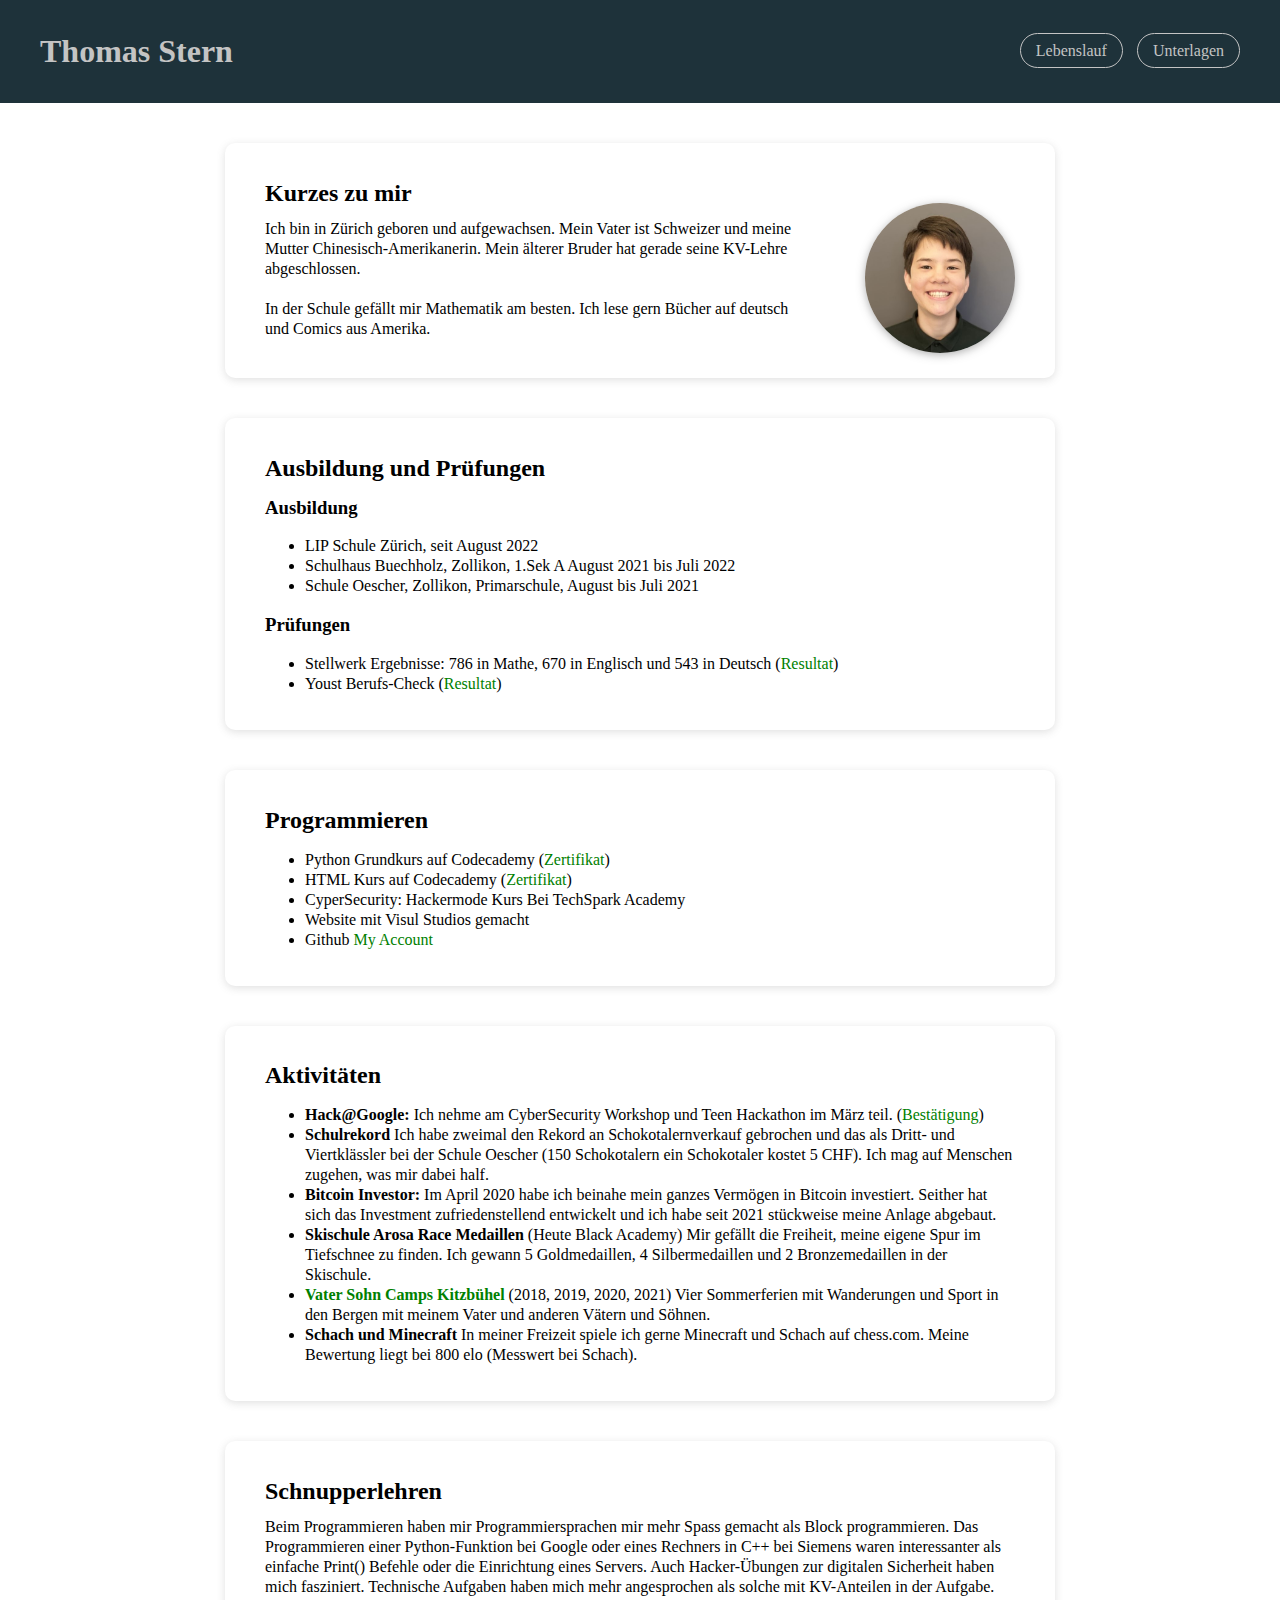
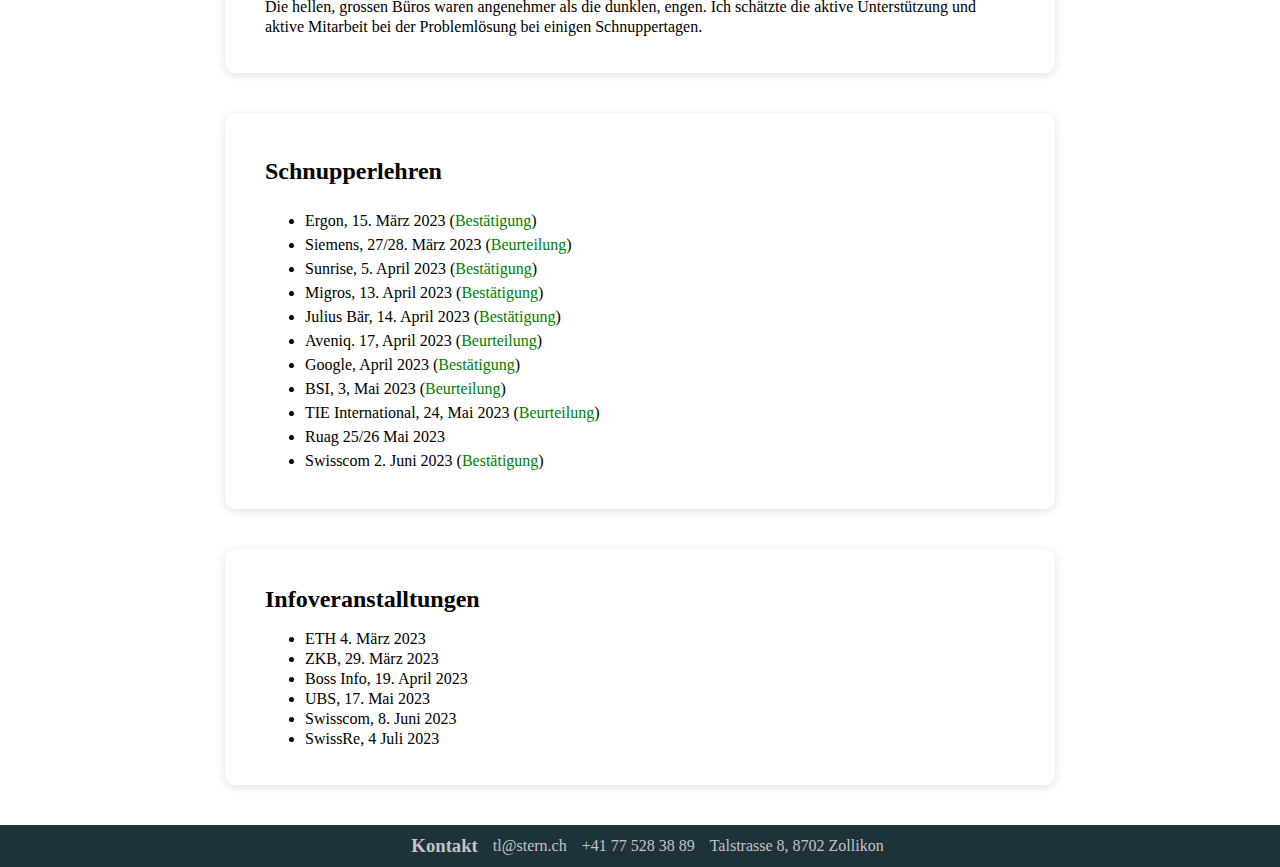
==== index(en).html @ e0342092 "added pictures to website and fixed navbar and footer" ====
<!DOCTYPE html>
<html lang="en" xmlns="http://www.w3.org/1999/html">

<head>
    <meta charset="UTF-8">
    <meta http-equiv="X-UA-Compatible" content="IE=edge">
    <meta name="viewport" content="width=device-width, initial-scale=1.0">
    <title>Thomas</title>
    <link rel="stylesheet" href="style.css">
    <link rel="apple-touch-icon" sizes="180x180" href="/apple-touch-icon.png">
    <link rel="icon" type="image/png" sizes="32x32" href="/favicon-32x32.png">
    <link rel="icon" type="image/png" sizes="16x16" href="/favicon-16x16.png">
    <link rel="manifest" href="/site.webmanifest">
    <!-- <meta name="viewport" content="width=device-width, initial-scale=1">
    <link href="https://cdn.jsdelivr.net/npm/bootstrap@5.3.0/dist/css/bootstrap.min.css" rel="stylesheet"
        integrity="sha384-9ndCyUaIbzAi2FUVXJi0CjmCapSmO7SnpJef0486qhLnuZ2cdeRhO02iuK6FUUVM" crossorigin="anonymous">-->
</head>

<body>
    <!--nav bar-->
    <nav class="navbar">
        <div>
            <h1>Thomas Stern</h1>
        </div>
        <div class="navbar-link">
            <a href="https://drive.google.com/file/d/1WBLSiA0hnpGSrDyqF8U4spzoc-yHPFWw/view?usp=drive_link" class="link"
                id="Lebenslauf">Lebenslauf</a>
            <a href="dokumente.html" class="link" id="Unterlagen">Unterlagen</a>
        </div>
    </nav>
    <!--<div id="img-box">
        <div id="carouselExample" class="carousel slide " >
            <div class="carousel-inner">
                <div class="carousel-item active">
                    <img src="https://lh3.googleusercontent.com/pw/[base64]w1146-h860-s-no?authuser=0"
                        class="d-block w-100" id="img-size" alt="pictures" >
                </div>
                <div class="carousel-item">
                    <img src="https://lh3.googleusercontent.com/pw/[base64]w645-h860-s-no?authuser=0"
                        class="d-block w-100" id="img-size" >
                </div>
                <div class="carousel-item">
                    <img src="https://lh3.googleusercontent.com/pw/[base64]w645-h860-s-no?authuser=0"
                        class="d-block w-100" id="img-size" >
                </div>
            </div>
            <button class="carousel-control-prev" type="button" data-bs-target="#carouselExample" data-bs-slide="prev">
                <span class="carousel-control-prev-icon" aria-hidden="true"></span>
                <span class="visually-hidden">Previous</span>
            </button>
            <button class="carousel-control-next" type="button" data-bs-target="#carouselExample" data-bs-slide="next">
                <span class="carousel-control-next-icon" aria-hidden="true"></span>
                <span class="visually-hidden">Next</span>
            </button>
        </div>
    </div>
-->
    
    <!--section 2 -->

    <div class="boxes">
        <h2 id="zusammenfassung_title">Kurzes zu mir</h2>
        <div class="Ausbildung" id="zusammenfassung">
            <div>
                <p>
                    Ich bin in Zürich geboren und aufgewachsen. Mein Vater ist Schweizer und meine Mutter
                    Chinesisch-Amerikanerin. Mein älterer Bruder hat gerade seine KV-Lehre abgeschlossen. <br> <br>
                    In der Schule gefällt mir Mathematik am besten. Ich lese gern Bücher auf deutsch und Comics aus
                    Amerika.
                </p>

            </div>
            <div>
                <img id="picture" src="thomas_img.JPG" alt="Foto von Thomas">
            </div>
        </div>
    </div>
    <div>
        <div id="ausbildung" class="boxes">
            <h2>Ausbildung und Prüfungen</h2>
            <h3>Ausbildung</h3>
            <ul>
                <li>
                    LIP Schule Zürich, seit August 2022
                </li>
                <li>
                    Schulhaus Buechholz, Zollikon, 1.Sek A August 2021 bis Juli 2022
                </li>
                <li>
                    Schule Oescher, Zollikon, Primarschule, August bis Juli 2021
                </li>
            </ul>
            <h3>Prüfungen</h3>
            <ul>
                <li>
                    Stellwerk Ergebnisse: 786 in Mathe, 670 in Englisch und 543 in Deutsch (<a
                        href="https://drive.google.com/file/d/1_AHn54HQiMG_ye6s5J2ILn7tuc8fu_6-/view?usp=drive_link"
                        target="_blank">Resultat</a>)
                </li>
                <li>
                    Youst Berufs-Check (<a
                        href="https://drive.google.com/file/d/1-d-k-0ia9UIh4PH0t8Zyw6lUpzC0exjd/view?usp=drive_link"
                        target="_blank">Resultat</a>)
                </li>
            </ul>
        </div>
    </div>
    <div>
        <div id="programmieren" class="boxes">
            <h2>Programmieren </h2>
            <ul>
                <li>
                    Python Grundkurs auf Codecademy (<a
                        href="https://drive.google.com/file/d/1uzZ7C3UhisWchb5fZ0G7WI2OYSSSNwbZ/view?usp=drive_link"
                        target="_blank">Zertifikat</a>)
                </li>
                <li>
                    HTML Kurs auf Codecademy (<a
                        href="https://drive.google.com/file/d/1-oy2DxgOpjDDaip-2PNpBoD8J-5zPP43/view?usp=drive_link"
                        target="_blank">Zertifikat</a>)
                </li>
                <li>
                    CyperSecurity: Hackermode Kurs Bei TechSpark Academy
                </li>
                <li>
                    Website mit Visul Studios gemacht
                </li>
                <li>
                    Github <a href="https://github.com/sternthomas">My Account</a>
                </li>
            </ul>
        </div>
    </div>


    <!--section 3 -->
    <div id="aktivitaeten" class="boxes">
        <h2>Aktivitäten</h2>
        <ul>
            <li>
                <b>Hack@Google:</b> Ich nehme am CyberSecurity Workshop und Teen Hackathon im März teil. (<a
                    href="https://drive.google.com/file/d/1hNK3L7xDPSnSWIlnjfFkV25RdndxBjEB/view?usp=drive_link"
                    target="_blank">Bestätigung</a>)
            </li>
            <li>
                <b>Schulrekord</b> Ich habe zweimal den Rekord an Schokotalernverkauf gebrochen und das als Dritt- und
                Viertklässler bei der Schule Oescher (150 Schokotalern ein Schokotaler kostet 5 CHF). Ich mag auf
                Menschen zugehen, was mir dabei half.
            </li>
            <li>
                <b>Bitcoin Investor:</b> Im April 2020 habe ich beinahe mein ganzes Vermögen in Bitcoin investiert.
                Seither hat sich das Investment zufriedenstellend entwickelt und ich habe seit 2021 stückweise meine
                Anlage abgebaut.
            </li>
            <li>
                <b>Skischule Arosa Race Medaillen</b> (Heute Black Academy)
                Mir gefällt die Freiheit, meine eigene Spur im Tiefschnee zu finden. Ich gewann 5 Goldmedaillen, 4
                Silbermedaillen und 2 Bronzemedaillen in der Skischule.
            </li>
            <li>
                <b><a href="https://www.maenners.com/kitzb%C3%BChel/" target="_blank">Vater Sohn Camps Kitzbühel</a></b>
                (2018, 2019,
                2020, 2021)
                Vier Sommerferien mit Wanderungen und Sport in den Bergen mit meinem Vater und anderen Vätern und
                Söhnen.
            </li>
            <li>
                <b>Schach und Minecraft</b> In meiner Freizeit spiele ich gerne Minecraft und Schach auf chess.com.
                Meine Bewertung liegt bei 800 elo (Messwert bei Schach).
            </li>
        </ul>
    </div>
    <div class="boxes">
        <h2 id="zusammenfassung_title">Schnupperlehren</h2>
        <div class="Ausbildung" id="zusammenfassung">
            <div>
                <p>
                    Beim Programmieren haben mir Programmiersprachen mir mehr Spass gemacht als Block programmieren. Das
                    Programmieren einer Python-Funktion bei Google oder eines Rechners in C++ bei Siemens waren
                    interessanter als einfache Print() Befehle oder die Einrichtung eines Servers. Auch Hacker-Übungen
                    zur digitalen Sicherheit haben mich fasziniert. Technische Aufgaben haben mich mehr angesprochen als
                    solche mit KV-Anteilen in der Aufgabe. Die hellen, grossen Büros waren angenehmer als die dunklen,
                    engen. Ich schätzte die aktive Unterstützung und aktive Mitarbeit bei der Problemlösung bei einigen
                    Schnuppertagen.
                </p>
            </div>
        </div>
    </div>
    <div class="boxes">
        <div class="Ausbildung" id="Schnupperlehren">
            <h2>Schnupperlehren</h2>
            <ul>
                <li>
                    Ergon, 15. März 2023 (<a
                        href="https://drive.google.com/file/d/1K8rt5wL0JH-plUfARVlvj4y-C3JhQruL/view?usp=drive_link"
                        target="_blank">Bestätigung</a>)
                </li>
                <li>
                    Siemens, 27/28. März 2023 (<a
                        href="https://drive.google.com/file/d/1AO_D4NqcBgDFrokpcm0-OucnVsAyMi8r/view?usp=drive_link"
                        target="_blank">Beurteilung</a>)
                </li>
                <li>
                    Sunrise, 5. April 2023 (<a
                        href=" https://drive.google.com/file/d/1fTvUQYfzP5Bc0Sc9NCJFG2T6SJHDclM2/view?usp=drive_link"
                        target="_blank">Bestätigung</a>)
                </li>
                <li>
                    Migros, 13. April 2023 (<a
                        href="https://drive.google.com/file/d/1f0sUiIW0C6W1PwZ84jnIh0_bCPYvO4by/view?usp=drive_link"
                        target="_blank">Bestätigung</a>)
                </li>
                <li>
                    Julius Bär, 14. April 2023 (<a
                        href="https://drive.google.com/file/d/1sC6IQhzuIm-E3ECFOxMUm5WZgxsjzhNb/view?usp=drive_link"
                        target="_blank">Bestätigung</a>)
                </li>
                <li>
                    Aveniq. 17, April 2023 (<a
                        href="https://drive.google.com/file/d/1EdjLPED_5tPiXQW8XvW8YJTirE_qFeA9/view?usp=drive_link"
                        target="_blank">Beurteilung</a>)
                </li>
                <li>
                    Google, April 2023 (<a
                        href="https://drive.google.com/file/d/1H7oHMiDcYS4BdF_4CyUs59hOO63ikbJN/view?usp=drive_link"
                        target="_blank">Bestätigung</a>)
                </li>
                <li>
                    BSI, 3, Mai 2023 (<a
                        href="https://drive.google.com/file/d/110XFpI1rDhoy8iXUJhOpCMYaQlQjOskF/view?usp=drive_link"
                        target="_blank">Beurteilung</a>)
                </li>
                <li>
                    TIE International, 24, Mai 2023 (<a
                        href="https://drive.google.com/file/d/1o7Hu8q_lgL1NGlz4yJ1lkMcYcAQWDFNU/view?usp=drive_link"
                        target="_blank">Beurteilung</a>)
                </li>
                <li>
                    Ruag 25/26 Mai 2023
                </li>
                <li>
                    Swisscom 2. Juni 2023 (<a
                        href="https://drive.google.com/file/d/1-2hYJib-COzxVczT4MyE3KCGHIogtA6o/view?usp=sharing"
                        target="_blank">Bestätigung</a>)
                </li>
            </ul>
        </div>
    </div>
    <!--section 3 -->
    <div id="aktivitaeten" class="boxes">
        <h2>Infoveranstalltungen</h2>
        <ul>
            <li>
                ETH 4. März 2023
            </li>
            <li>
                ZKB, 29. März 2023
            </li>
            <li>
                Boss Info, 19. April 2023
            </li>
            <li>
                UBS, 17. Mai 2023
            </li>
            <li>
                Swisscom, 8. Juni 2023
            </li>
            <li>
                SwissRe, 4 Juli 2023
            </li>
        </ul>
    </div>



    <!-- footer -->
    <footer>
        <div class="footer">
            <h3 class="footer-contant">Kontakt</h3>
            <a class="footer-contant" href="mailto: tl@stern.ch" target="_blank">tl@stern.ch</a>
            <p class="footer-contant">+41&nbsp;77&nbsp;528&nbsp;38&nbsp;89</p>
            <a class="footer-contant"
                href="https://www.google.com/maps/place/Talstrasse+8,+8702+Zollikon/@47.3514555,8.5824316,463m/data=!3m2!1e3!4b1!4m6!3m5!1s0x479aa6d87b0a6b75:0xcce2ba822fcefabf!8m2!3d47.3514519!4d8.5850065!16s%2Fg%2F11c27wth5z?entry=ttu"
                target="_blank">Talstrasse 8, 8702 Zollikon</a>
        </div>
    </footer>
    <script src="https://cdn.jsdelivr.net/npm/bootstrap@5.3.0/dist/js/bootstrap.bundle.min.js"
        integrity="sha384-geWF76RCwLtnZ8qwWowPQNguL3RmwHVBC9FhGdlKrxdiJJigb/j/68SIy3Te4Bkz"
        crossorigin="anonymous"></script>

</body>

</html>
---- style.css ----
html {
    scroll-behavior: smooth;

}

body {
    max-width: 100%;
    margin: 0px;
    font-family: serif !important;
}

.navbar {
    display: flex;
    justify-content: space-between;
    padding: 20px 40px !important;
    line-height: 20px;
    max-width: 100%;
    background-color: #1e323a;
    color: #c4c4c4;
    position: sticky !important;
    z-index: 1;
    top: 0;
}

.navbar-link {
    align-self: center !important;
    color: #c4c4c4 !important;
}

.navbar-link .link {
    color: #c4c4c4 !important;
    padding: 8px 15px !important;
    border-radius: 30px !important;
    border: 1px solid #c4c4c4 !important;
    margin-left: 10px !important;
    transition: background-color 0.5s ease !important;
}

.navbar-link :hover {
    background-color: #c4c4c4 !important;
    color: #1e323a !important;
}

#title {
    color: #c4c4c4;
    text-decoration: none;
}

#title :hover {
    text-decoration: none;
}

.footer {
    display: flex;
    justify-content: center;
    align-items: center !important;
    background-color: #1e323a;
    color: #c4c4c4;
    padding: 10px 40px !important;
}

.footer-contant {
    margin: 0 0 0 15Px !important
}

#Kontakt {
    display: block;
    font-size: 1.17em;
    margin-block-start: 1em;
    margin-block-end: 1em;
    margin-inline-start: 0px;
    margin-inline-end: 0px;
    font-weight: bold;
}

.footer a {
    text-decoration: none !important;
    color: #c4c4c4 !important;
}

#img-box {
    height: auto !important;
    width: 70% !important;
    margin: 0 auto;
    margin-top: 10px;
}

#img-size {
    border-radius: 8px !important
}

.link {
    text-decoration: none !important;
}

.link :hover {
    text-decoration: underline !important;
}

.Lebenslauf {
    margin-right: 100% !important;
}

.boxes {
    box-shadow: rgba(99, 99, 99, 0.2) 0px 2px 8px 0px;
    max-width: 750px;
    margin: 40px auto;
    padding: 20px 40px;
    border-radius: 10px;
    margin: 40px auto;
    line-height: 20px;
    max-width: 750px;
}

#zusammenfassung {
    display: flex;
}

#picture {
    width: auto;
    height: 150px;
    border-radius: 100%;
    box-shadow: rgba(99, 99, 99, 0.5) 0px 2px 8px 0px;
    margin-left: 50px;
}

#zusammenfassung_title {
    margin-bottom: 0;
}

a {
    text-decoration: none !important;
    color: green !important;
}

a :hover {
    text-decoration: none !important;
}

#Schnupperlehren {
    line-height: 1.5;
}

@media only screen and (max-width: 570px) {
    #zusammenfassung {
        display: grid;
    }

    #picture {
        display: block;
        margin: 0 auto;
    }

    .footer {
        display: grid;
        text-align: center;
        padding-bottom: 29px;
    }

    .footer-contant {
        margin-left: 0;
    }

    h3.footer-contant {
        margin-bottom: 10px;
        margin-left: 0;
    }

    #img-box {
        width: 100% !important;
    }
}

@media only screen and (max-width: 460px) {
    .navbar-link {
        display: grid;
        text-align: center;
    }

    #Schnunppern {
        margin-bottom: 5px;
    }
}
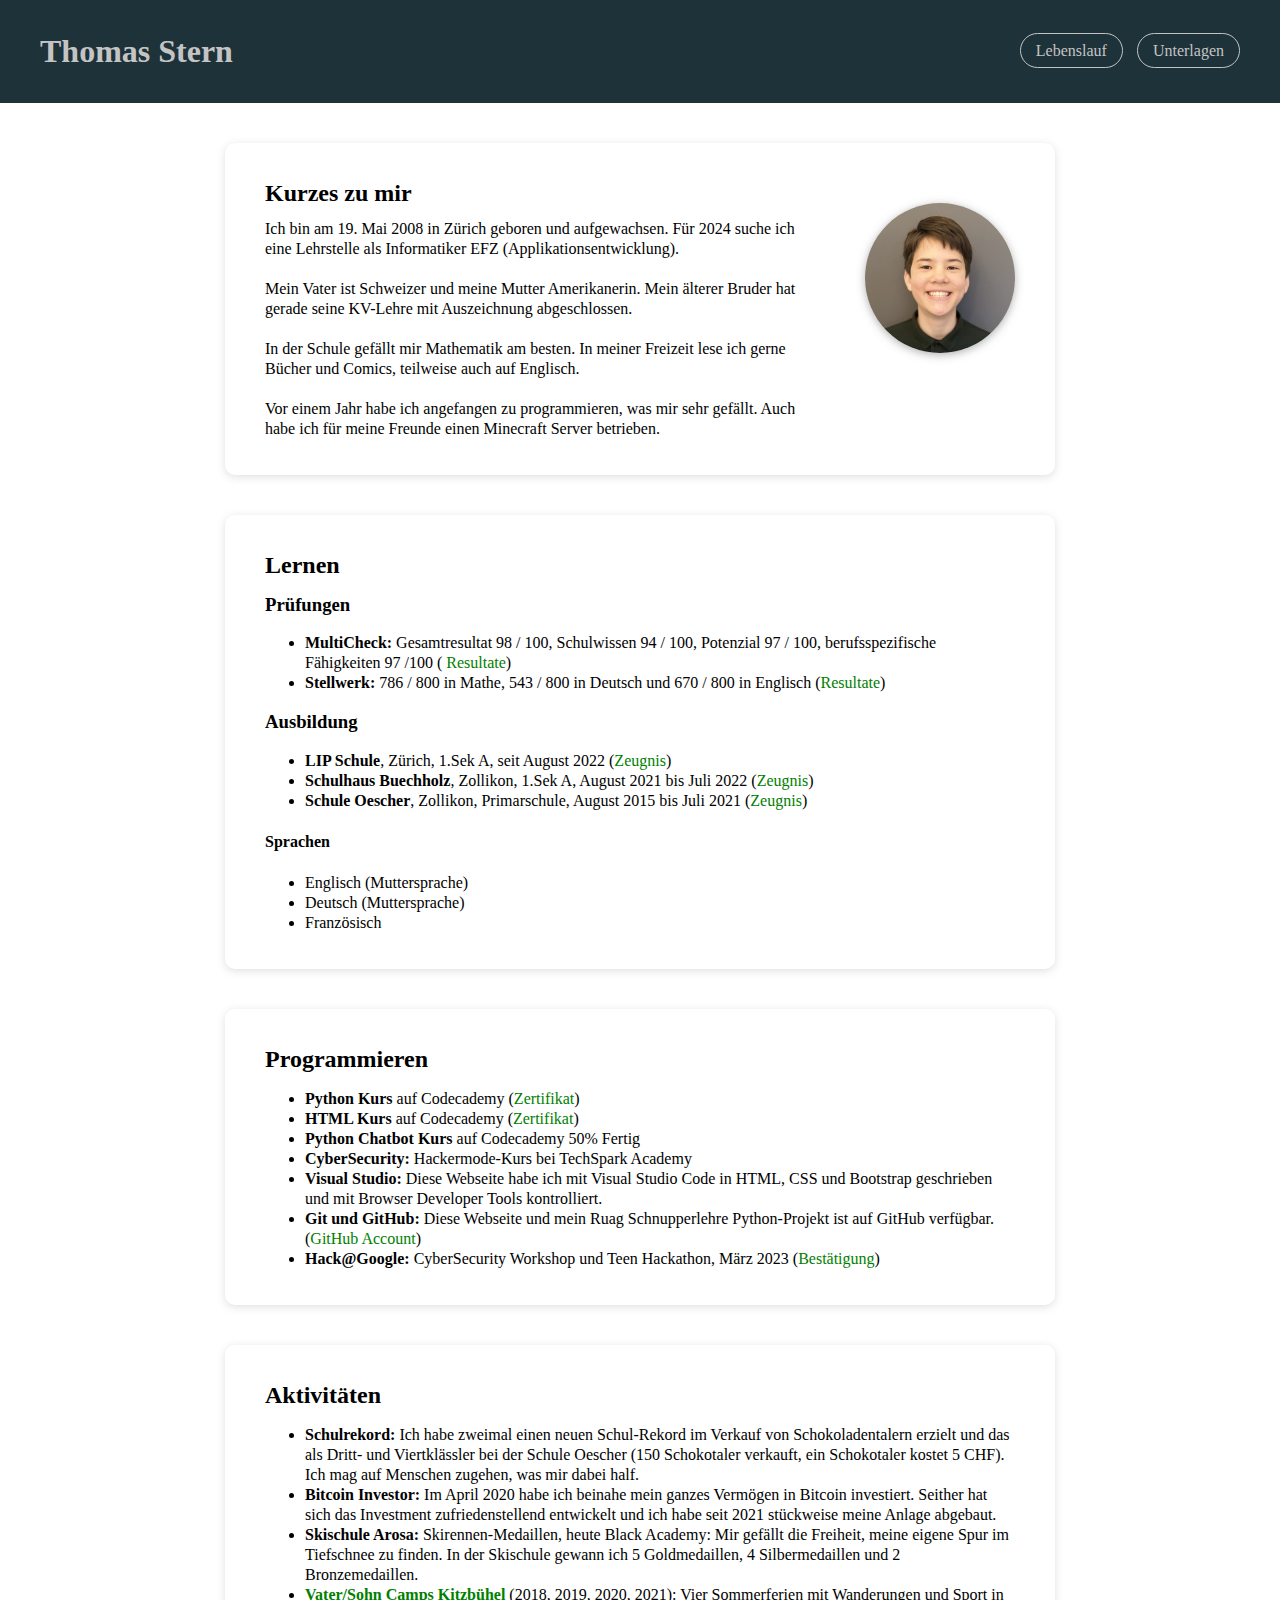
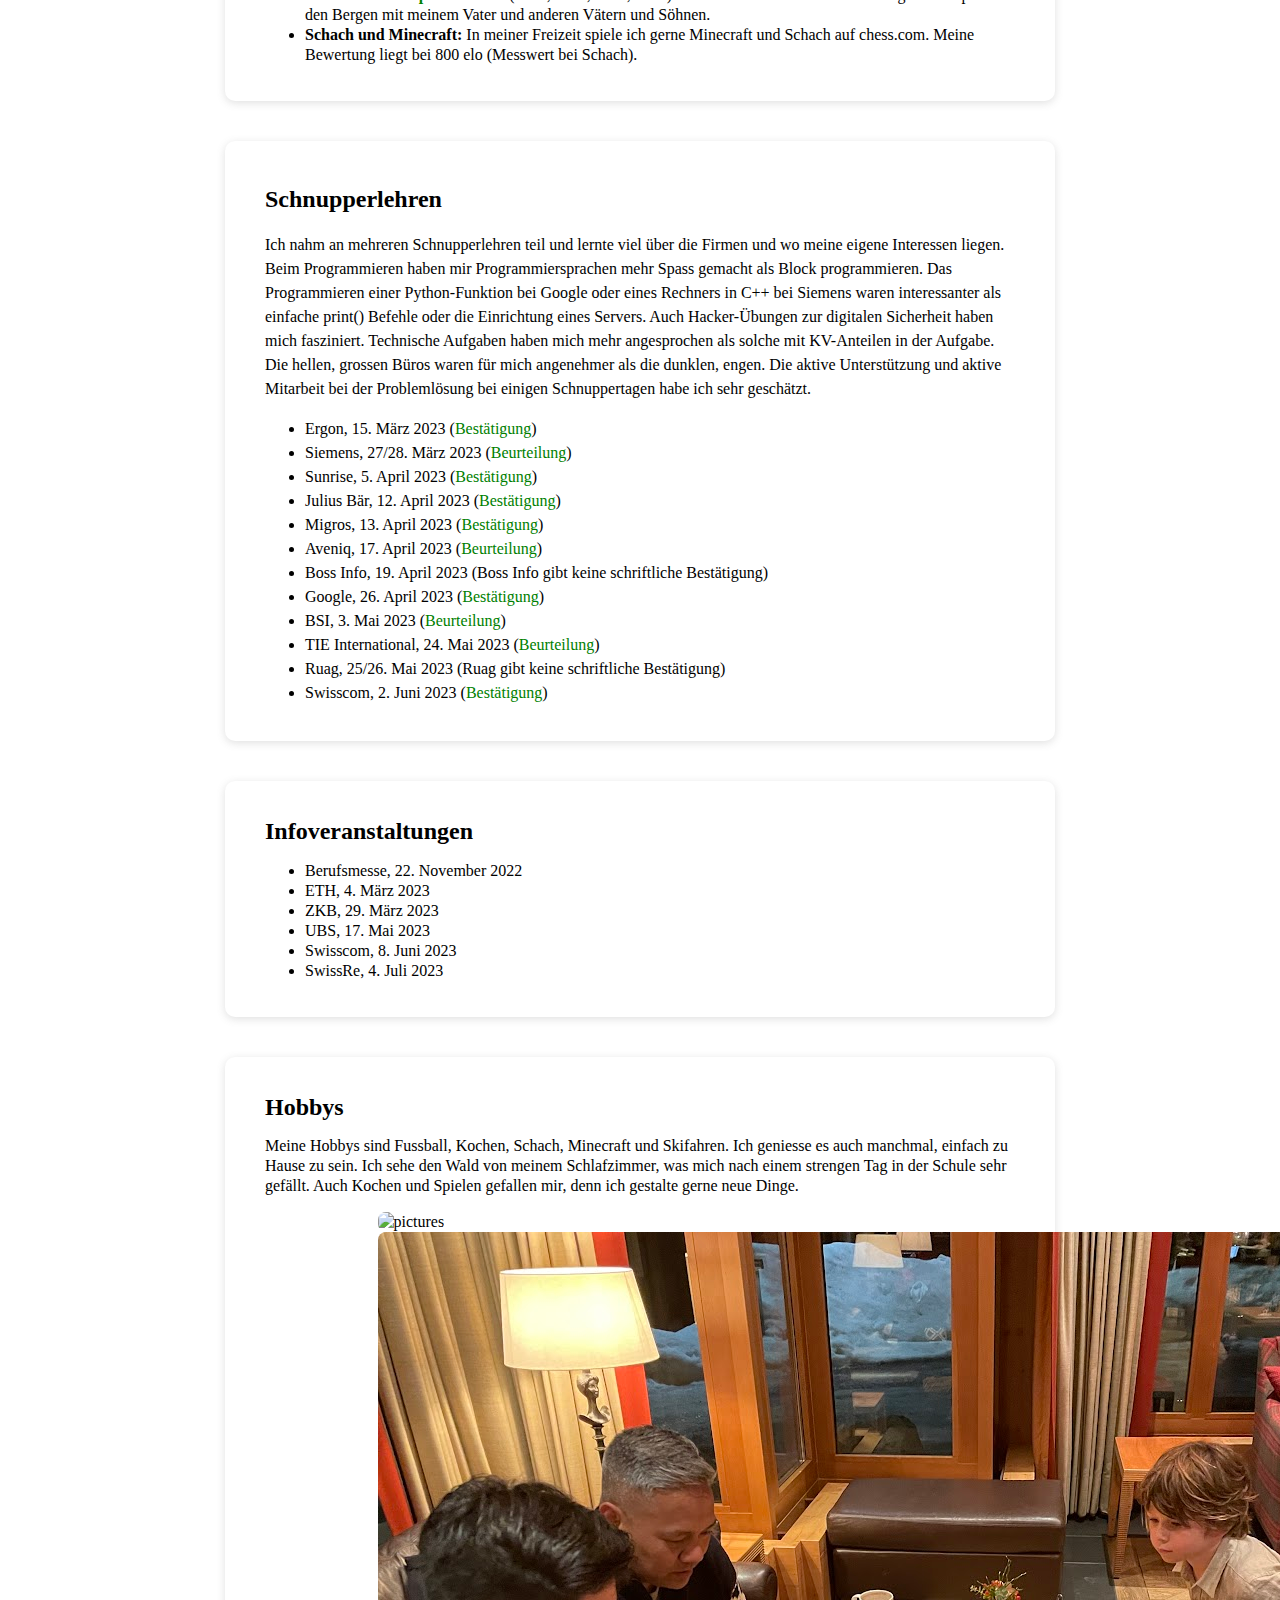
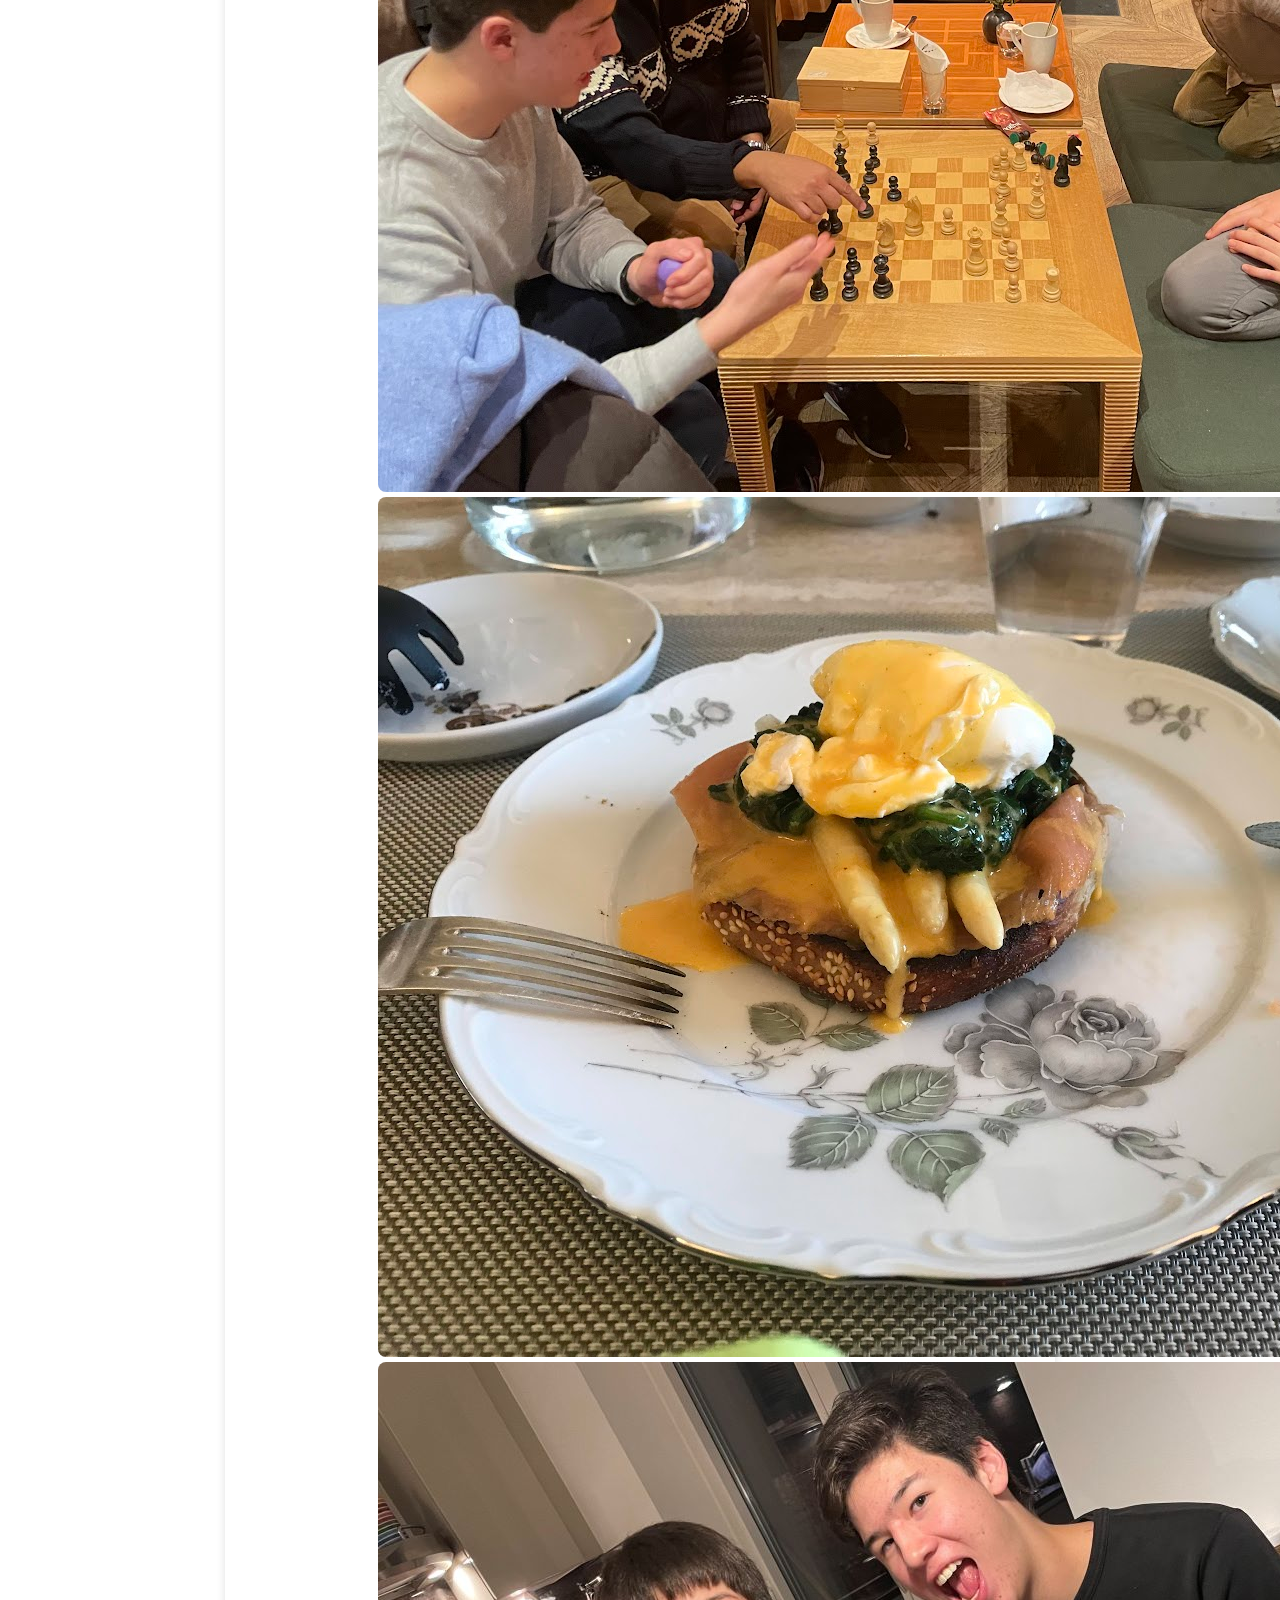
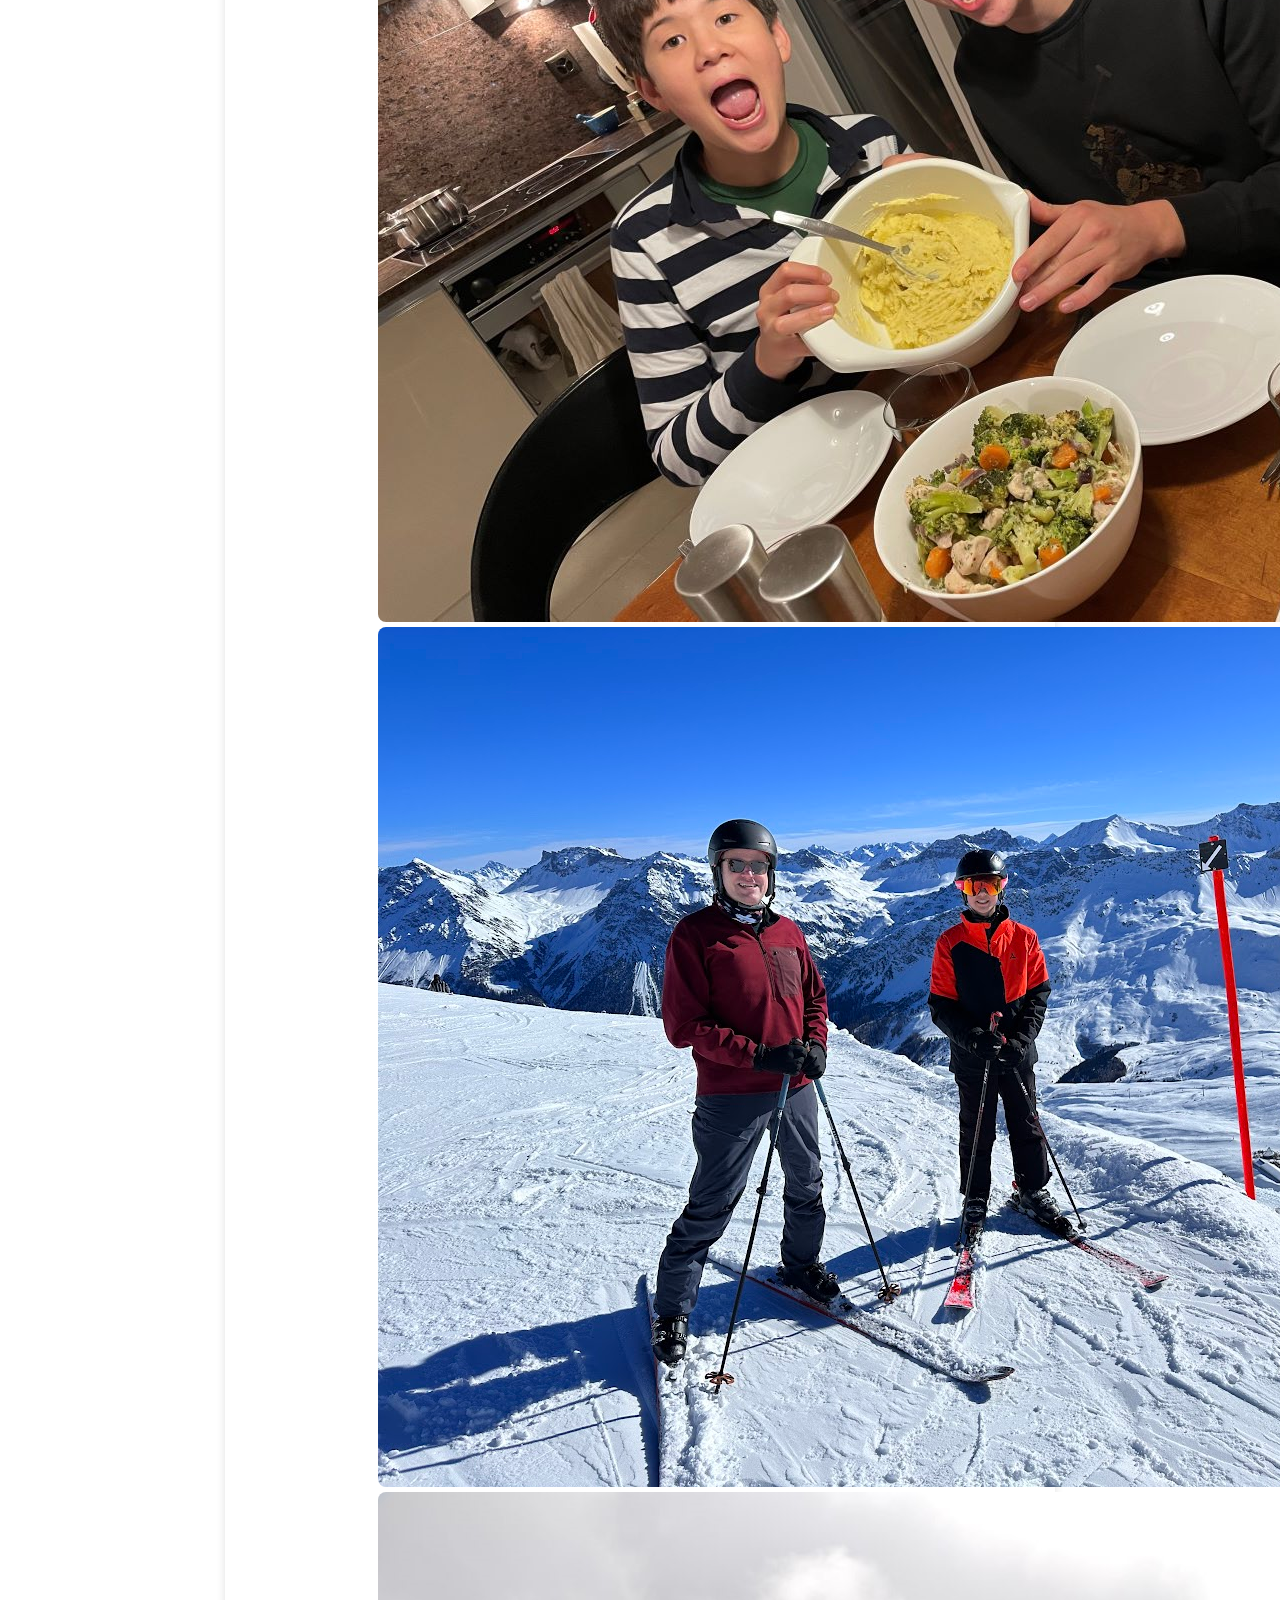
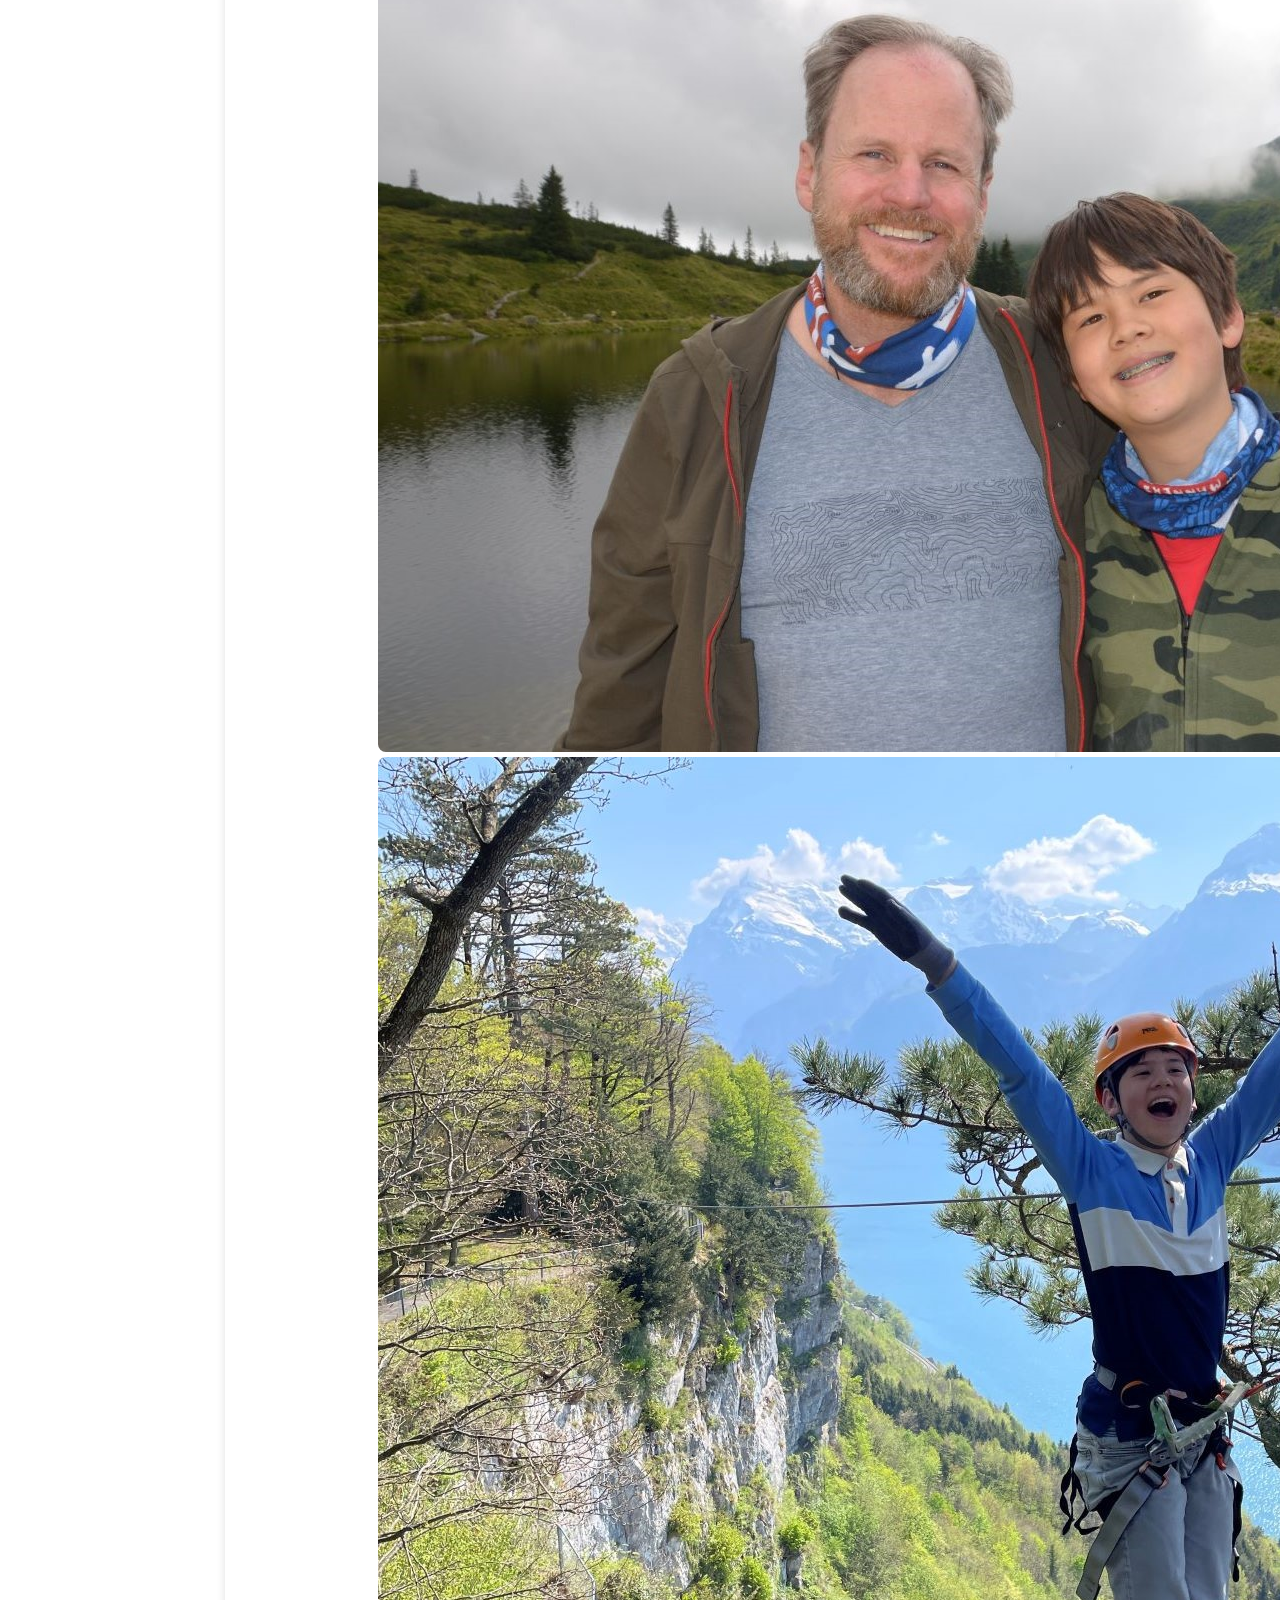
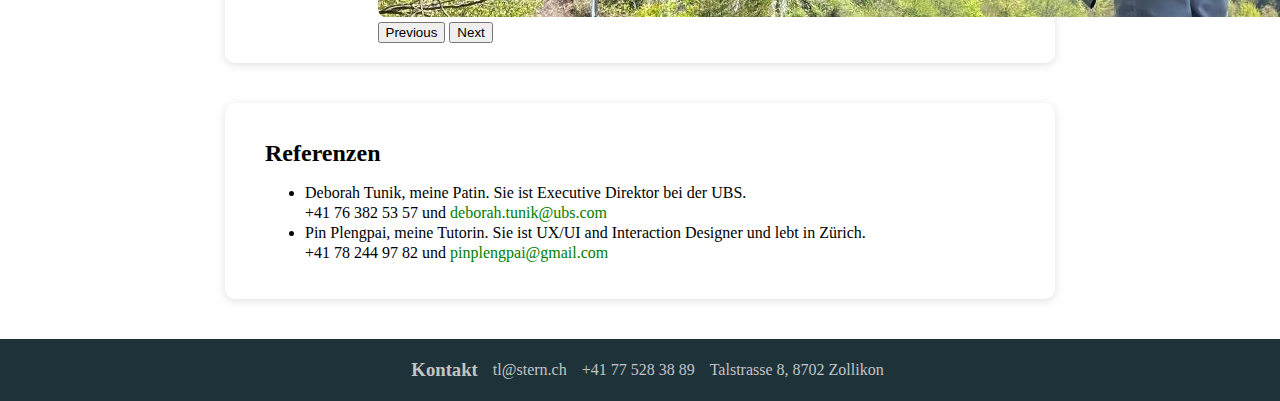
==== commit 5378efbc: "updated programmieren" ====
--- a/index(en).html
+++ b/index(en).html
@@ -7,55 +7,29 @@
     <meta name="viewport" content="width=device-width, initial-scale=1.0">
     <title>Thomas</title>
     <link rel="stylesheet" href="style.css">
-    <link rel="apple-touch-icon" sizes="180x180" href="/apple-touch-icon.png">
-    <link rel="icon" type="image/png" sizes="32x32" href="/favicon-32x32.png">
-    <link rel="icon" type="image/png" sizes="16x16" href="/favicon-16x16.png">
-    <link rel="manifest" href="/site.webmanifest">
-    <!-- <meta name="viewport" content="width=device-width, initial-scale=1">
+    <link rel="apple-touch-icon" sizes="180x180" href="favicon/apple-touch-icon.png">
+    <link rel="icon" type="image/png" sizes="32x32" href="favicon/favicon-32x32.png">
+    <link rel="icon" type="image/png" sizes="16x16" href="favicon/favicon-16x16.png">
+    <link rel="manifest" href="favicon//site.webmanifest">
+    <meta name="viewport" content="width=device-width, initial-scale=1">
     <link href="https://cdn.jsdelivr.net/npm/bootstrap@5.3.0/dist/css/bootstrap.min.css" rel="stylesheet"
-        integrity="sha384-9ndCyUaIbzAi2FUVXJi0CjmCapSmO7SnpJef0486qhLnuZ2cdeRhO02iuK6FUUVM" crossorigin="anonymous">-->
+        integrity="sha384-9ndCyUaIbzAi2FUVXJi0CjmCapSmO7SnpJef0486qhLnuZ2cdeRhO02iuK6FUUVM" crossorigin="anonymous">
 </head>
 
 <body>
-    <!--nav bar-->
     <nav class="navbar">
         <div>
             <h1>Thomas Stern</h1>
         </div>
         <div class="navbar-link">
-            <a href="https://drive.google.com/file/d/1WBLSiA0hnpGSrDyqF8U4spzoc-yHPFWw/view?usp=drive_link" class="link"
-                id="Lebenslauf">Lebenslauf</a>
-            <a href="dokumente.html" class="link" id="Unterlagen">Unterlagen</a>
+            <a href="https://drive.google.com/file/d/1JnMxtxgd8EkpaegOq-cFJ2m194g7FzB2/view?usp=drive_link" class="link"
+                id="Lebenslauf" target="_blank">Lebenslauf</a>
+            <a href="https://drive.google.com/file/d/1JoKglWpvKr1ANRheuRyadpneRpu8AZb3/view?usp=drive_link" class="link" id="Unterlagen" target="_blank">Unterlagen</a>
         </div>
     </nav>
-    <!--<div id="img-box">
-        <div id="carouselExample" class="carousel slide " >
-            <div class="carousel-inner">
-                <div class="carousel-item active">
-                    <img src="https://lh3.googleusercontent.com/pw/[base64]w1146-h860-s-no?authuser=0"
-                        class="d-block w-100" id="img-size" alt="pictures" >
-                </div>
-                <div class="carousel-item">
-                    <img src="https://lh3.googleusercontent.com/pw/[base64]w645-h860-s-no?authuser=0"
-                        class="d-block w-100" id="img-size" >
-                </div>
-                <div class="carousel-item">
-                    <img src="https://lh3.googleusercontent.com/pw/[base64]w645-h860-s-no?authuser=0"
-                        class="d-block w-100" id="img-size" >
-                </div>
-            </div>
-            <button class="carousel-control-prev" type="button" data-bs-target="#carouselExample" data-bs-slide="prev">
-                <span class="carousel-control-prev-icon" aria-hidden="true"></span>
-                <span class="visually-hidden">Previous</span>
-            </button>
-            <button class="carousel-control-next" type="button" data-bs-target="#carouselExample" data-bs-slide="next">
-                <span class="carousel-control-next-icon" aria-hidden="true"></span>
-                <span class="visually-hidden">Next</span>
-            </button>
-        </div>
-    </div>
--->
-    
+
+
+
     <!--section 2 -->
 
     <div class="boxes">
@@ -63,44 +37,66 @@
         <div class="Ausbildung" id="zusammenfassung">
             <div>
                 <p>
-                    Ich bin in Zürich geboren und aufgewachsen. Mein Vater ist Schweizer und meine Mutter
-                    Chinesisch-Amerikanerin. Mein älterer Bruder hat gerade seine KV-Lehre abgeschlossen. <br> <br>
-                    In der Schule gefällt mir Mathematik am besten. Ich lese gern Bücher auf deutsch und Comics aus
-                    Amerika.
+                    Ich bin am 19. Mai 2008 in Zürich geboren und aufgewachsen. Für 2024 suche ich eine Lehrstelle als Informatiker EFZ (Applikationsentwicklung).
+                    <br><br>
+                    Mein Vater ist Schweizer und meine Mutter Amerikanerin. Mein älterer Bruder hat gerade seine KV-Lehre mit Auszeichnung abgeschlossen.
+                    <br><br>
+                    In der Schule gefällt mir Mathematik am besten. In meiner Freizeit lese ich gerne Bücher und Comics, teilweise auch auf Englisch.
+                    <br><br>
+                    Vor einem Jahr habe ich angefangen zu programmieren, was mir sehr gefällt. Auch habe ich für meine Freunde einen Minecraft Server betrieben.
                 </p>
-
             </div>
+
             <div>
-                <img id="picture" src="thomas_img.JPG" alt="Foto von Thomas">
+                <img id="picture" src="pictures/thomas_img.JPG" alt="Foto von Thomas">
             </div>
         </div>
     </div>
     <div>
         <div id="ausbildung" class="boxes">
-            <h2>Ausbildung und Prüfungen</h2>
+            <h2>Lernen</h2>
+            <h3>Prüfungen</h3>
+            <ul>
+                <li>
+                    <b>MultiCheck:</b> Gesamtresultat 98 / 100, Schulwissen 94 / 100, Potenzial 97 / 100, berufsspezifische
+                    Fähigkeiten 97 /100 (
+                        <a href="https://drive.google.com/file/d/1dQiWgBdhNpmtsPrQKQkHpdkJNnNzzUzy/view?usp=drive_link"
+                        target="_blank">Resultate</a>)
+                </li>
+                <li>
+                    <b>Stellwerk:</b> 786 / 800 in Mathe, 543 / 800 in Deutsch und 670 / 800 in Englisch (<a
+                        href="https://drive.google.com/file/d/1_AHn54HQiMG_ye6s5J2ILn7tuc8fu_6-/view?usp=drive_link"
+                        target="_blank">Resultate</a>)
+                </li>
+            </ul>
             <h3>Ausbildung</h3>
             <ul>
                 <li>
-                    LIP Schule Zürich, seit August 2022
-                </li>
-                <li>
-                    Schulhaus Buechholz, Zollikon, 1.Sek A August 2021 bis Juli 2022
-                </li>
-                <li>
-                    Schule Oescher, Zollikon, Primarschule, August bis Juli 2021
+                    <b>LIP Schule</b>, Zürich, 1.Sek A, seit August 2022 (<a
+                        href="https://drive.google.com/file/d/1KbBGM_uLIgvlvbhTi4ZJGMLtzQsS-iIR/view?usp=drive_link"
+                        target="_blank">Zeugnis</a>)
+                </li>
+                <li>
+                    <b>Schulhaus Buechholz</b>, Zollikon, 1.Sek A, August 2021 bis Juli 2022 (<a
+                        href="https://drive.google.com/file/d/1d26dtjHn0KSsTwV6K9Qm1cxxwbaT-_rl/view?usp=drive_link"
+                        target="_blank">Zeugnis</a>)
+                </li>
+                <li>
+                    <b>Schule Oescher</b>, Zollikon, Primarschule, August 2015 bis Juli 2021 (<a
+                        href="https://drive.google.com/file/d/1KPw6SqD5jNm5jfBxFFJfJz1O2cjshTpE/view?usp=drive_link"
+                        target="_blank">Zeugnis</a>)
                 </li>
             </ul>
-            <h3>Prüfungen</h3>
+            <h4>Sprachen</h4>
             <ul>
                 <li>
-                    Stellwerk Ergebnisse: 786 in Mathe, 670 in Englisch und 543 in Deutsch (<a
-                        href="https://drive.google.com/file/d/1_AHn54HQiMG_ye6s5J2ILn7tuc8fu_6-/view?usp=drive_link"
-                        target="_blank">Resultat</a>)
-                </li>
-                <li>
-                    Youst Berufs-Check (<a
-                        href="https://drive.google.com/file/d/1-d-k-0ia9UIh4PH0t8Zyw6lUpzC0exjd/view?usp=drive_link"
-                        target="_blank">Resultat</a>)
+                    Englisch (Muttersprache)
+                </li>
+                <li>
+                    Deutsch (Muttersprache)
+                </li>
+                <li>
+                    Französisch
                 </li>
             </ul>
         </div>
@@ -110,41 +106,48 @@
             <h2>Programmieren </h2>
             <ul>
                 <li>
-                    Python Grundkurs auf Codecademy (<a
+                    <b>Python Kurs</b> auf Codecademy (<a
                         href="https://drive.google.com/file/d/1uzZ7C3UhisWchb5fZ0G7WI2OYSSSNwbZ/view?usp=drive_link"
                         target="_blank">Zertifikat</a>)
                 </li>
                 <li>
-                    HTML Kurs auf Codecademy (<a
+                    <b>HTML Kurs</b> auf Codecademy (<a
                         href="https://drive.google.com/file/d/1-oy2DxgOpjDDaip-2PNpBoD8J-5zPP43/view?usp=drive_link"
                         target="_blank">Zertifikat</a>)
                 </li>
                 <li>
-                    CyperSecurity: Hackermode Kurs Bei TechSpark Academy
-                </li>
-                <li>
-                    Website mit Visul Studios gemacht
-                </li>
-                <li>
-                    Github <a href="https://github.com/sternthomas">My Account</a>
+                    <b>Python Chatbot Kurs</b> auf Codecademy 50% Fertig <!-- (<a
+                        href=""
+                        target="_blank">Zertifikat</a>) -->
+                </li>
+                <li>
+                    <b>CyberSecurity:</b> Hackermode-Kurs bei TechSpark Academy
+                </li>
+                <li>
+                    <b>Visual Studio:</b> Diese Webseite habe ich mit Visual Studio Code in HTML, CSS und Bootstrap
+                    geschrieben und mit Browser Developer Tools kontrolliert.
+                </li>
+                <li>
+                    <b>Git und GitHub:</b> Diese Webseite und mein Ruag Schnupperlehre Python-Projekt ist auf GitHub verfügbar. (<a href="https://github.com/sternthomas" target="_blank">GitHub
+                        Account</a>)
+                </li>
+                <li>
+                    <b>Hack@Google:</b> CyberSecurity Workshop und Teen Hackathon, März 2023 (<a
+                        href="https://drive.google.com/file/d/1hNK3L7xDPSnSWIlnjfFkV25RdndxBjEB/view?usp=drive_link"
+                        target="_blank">Bestätigung</a>)
                 </li>
             </ul>
         </div>
     </div>
-
 
     <!--section 3 -->
     <div id="aktivitaeten" class="boxes">
         <h2>Aktivitäten</h2>
         <ul>
             <li>
-                <b>Hack@Google:</b> Ich nehme am CyberSecurity Workshop und Teen Hackathon im März teil. (<a
-                    href="https://drive.google.com/file/d/1hNK3L7xDPSnSWIlnjfFkV25RdndxBjEB/view?usp=drive_link"
-                    target="_blank">Bestätigung</a>)
-            </li>
-            <li>
-                <b>Schulrekord</b> Ich habe zweimal den Rekord an Schokotalernverkauf gebrochen und das als Dritt- und
-                Viertklässler bei der Schule Oescher (150 Schokotalern ein Schokotaler kostet 5 CHF). Ich mag auf
+                <b>Schulrekord:</b> Ich habe zweimal einen neuen Schul-Rekord im Verkauf von Schokoladentalern erzielt
+                und das als Dritt- und
+                Viertklässler bei der Schule Oescher (150 Schokotaler verkauft, ein Schokotaler kostet 5 CHF). Ich mag auf
                 Menschen zugehen, was mir dabei half.
             </li>
             <li>
@@ -153,112 +156,115 @@
                 Anlage abgebaut.
             </li>
             <li>
-                <b>Skischule Arosa Race Medaillen</b> (Heute Black Academy)
-                Mir gefällt die Freiheit, meine eigene Spur im Tiefschnee zu finden. Ich gewann 5 Goldmedaillen, 4
-                Silbermedaillen und 2 Bronzemedaillen in der Skischule.
-            </li>
-            <li>
-                <b><a href="https://www.maenners.com/kitzb%C3%BChel/" target="_blank">Vater Sohn Camps Kitzbühel</a></b>
-                (2018, 2019,
-                2020, 2021)
+                <b>Skischule Arosa:</b> Skirennen-Medaillen, heute Black Academy:
+                Mir gefällt die Freiheit, meine eigene Spur im Tiefschnee zu finden. In der Skischule gewann ich 5
+                Goldmedaillen, 4
+                Silbermedaillen und 2 Bronzemedaillen.
+            </li>
+            <li>
+                <b><a href="https://www.maenners.com/kitzb%C3%BChel/" target="_blank">Vater/Sohn Camps Kitzbühel</a></b>
+                (2018, 2019, 2020, 2021):
                 Vier Sommerferien mit Wanderungen und Sport in den Bergen mit meinem Vater und anderen Vätern und
                 Söhnen.
             </li>
             <li>
-                <b>Schach und Minecraft</b> In meiner Freizeit spiele ich gerne Minecraft und Schach auf chess.com.
+                <b>Schach und Minecraft:</b> In meiner Freizeit spiele ich gerne Minecraft und Schach auf chess.com.
                 Meine Bewertung liegt bei 800 elo (Messwert bei Schach).
             </li>
         </ul>
-    </div>
-    <div class="boxes">
-        <h2 id="zusammenfassung_title">Schnupperlehren</h2>
-        <div class="Ausbildung" id="zusammenfassung">
-            <div>
-                <p>
-                    Beim Programmieren haben mir Programmiersprachen mir mehr Spass gemacht als Block programmieren. Das
-                    Programmieren einer Python-Funktion bei Google oder eines Rechners in C++ bei Siemens waren
-                    interessanter als einfache Print() Befehle oder die Einrichtung eines Servers. Auch Hacker-Übungen
-                    zur digitalen Sicherheit haben mich fasziniert. Technische Aufgaben haben mich mehr angesprochen als
-                    solche mit KV-Anteilen in der Aufgabe. Die hellen, grossen Büros waren angenehmer als die dunklen,
-                    engen. Ich schätzte die aktive Unterstützung und aktive Mitarbeit bei der Problemlösung bei einigen
-                    Schnuppertagen.
-                </p>
-            </div>
-        </div>
     </div>
     <div class="boxes">
         <div class="Ausbildung" id="Schnupperlehren">
-            <h2>Schnupperlehren</h2>
-            <ul>
-                <li>
-                    Ergon, 15. März 2023 (<a
-                        href="https://drive.google.com/file/d/1K8rt5wL0JH-plUfARVlvj4y-C3JhQruL/view?usp=drive_link"
-                        target="_blank">Bestätigung</a>)
-                </li>
-                <li>
-                    Siemens, 27/28. März 2023 (<a
-                        href="https://drive.google.com/file/d/1AO_D4NqcBgDFrokpcm0-OucnVsAyMi8r/view?usp=drive_link"
-                        target="_blank">Beurteilung</a>)
-                </li>
-                <li>
-                    Sunrise, 5. April 2023 (<a
-                        href=" https://drive.google.com/file/d/1fTvUQYfzP5Bc0Sc9NCJFG2T6SJHDclM2/view?usp=drive_link"
-                        target="_blank">Bestätigung</a>)
-                </li>
-                <li>
-                    Migros, 13. April 2023 (<a
-                        href="https://drive.google.com/file/d/1f0sUiIW0C6W1PwZ84jnIh0_bCPYvO4by/view?usp=drive_link"
-                        target="_blank">Bestätigung</a>)
-                </li>
-                <li>
-                    Julius Bär, 14. April 2023 (<a
-                        href="https://drive.google.com/file/d/1sC6IQhzuIm-E3ECFOxMUm5WZgxsjzhNb/view?usp=drive_link"
-                        target="_blank">Bestätigung</a>)
-                </li>
-                <li>
-                    Aveniq. 17, April 2023 (<a
-                        href="https://drive.google.com/file/d/1EdjLPED_5tPiXQW8XvW8YJTirE_qFeA9/view?usp=drive_link"
-                        target="_blank">Beurteilung</a>)
-                </li>
-                <li>
-                    Google, April 2023 (<a
-                        href="https://drive.google.com/file/d/1H7oHMiDcYS4BdF_4CyUs59hOO63ikbJN/view?usp=drive_link"
-                        target="_blank">Bestätigung</a>)
-                </li>
-                <li>
-                    BSI, 3, Mai 2023 (<a
-                        href="https://drive.google.com/file/d/110XFpI1rDhoy8iXUJhOpCMYaQlQjOskF/view?usp=drive_link"
-                        target="_blank">Beurteilung</a>)
-                </li>
-                <li>
-                    TIE International, 24, Mai 2023 (<a
-                        href="https://drive.google.com/file/d/1o7Hu8q_lgL1NGlz4yJ1lkMcYcAQWDFNU/view?usp=drive_link"
-                        target="_blank">Beurteilung</a>)
-                </li>
-                <li>
-                    Ruag 25/26 Mai 2023
-                </li>
-                <li>
-                    Swisscom 2. Juni 2023 (<a
-                        href="https://drive.google.com/file/d/1-2hYJib-COzxVczT4MyE3KCGHIogtA6o/view?usp=sharing"
-                        target="_blank">Bestätigung</a>)
-                </li>
-            </ul>
-        </div>
+            <h2 id="zusammenfassung_title">Schnupperlehren</h2>
+            <div class="Ausbildung" id="zusammenfassung">
+                <div>
+                    <p>
+                        Ich nahm an mehreren Schnupperlehren teil und lernte viel über die Firmen und wo meine eigene
+                        Interessen liegen. Beim Programmieren haben mir Programmiersprachen mehr Spass gemacht als Block
+                        programmieren. Das Programmieren einer Python-Funktion bei Google oder eines Rechners in C++ bei
+                        Siemens waren interessanter als einfache print() Befehle oder die Einrichtung eines Servers.
+                        Auch Hacker-Übungen zur digitalen Sicherheit haben mich fasziniert. Technische Aufgaben haben
+                        mich mehr angesprochen als solche mit KV-Anteilen in der Aufgabe. Die hellen, grossen Büros
+                        waren für mich angenehmer als die dunklen, engen. Die aktive Unterstützung und aktive
+                        Mitarbeit bei der Problemlösung bei einigen Schnuppertagen habe ich sehr geschätzt.
+                    </p>
+                    <ul>
+                        <li>
+                            Ergon, 15. März 2023 (<a
+                                href="https://drive.google.com/file/d/1K8rt5wL0JH-plUfARVlvj4y-C3JhQruL/view?usp=drive_link"
+                                target="_blank">Bestätigung</a>)
+                        </li>
+                        <li>
+                            Siemens, 27/28. März 2023 (<a
+                                href="https://drive.google.com/file/d/1AO_D4NqcBgDFrokpcm0-OucnVsAyMi8r/view?usp=drive_link"
+                                target="_blank">Beurteilung</a>)
+                        </li>
+                        <li>
+                            Sunrise, 5. April 2023 (<a
+                                href=" https://drive.google.com/file/d/1fTvUQYfzP5Bc0Sc9NCJFG2T6SJHDclM2/view?usp=drive_link"
+                                target="_blank">Bestätigung</a>)
+                        </li>
+                        <li>
+                            Julius Bär, 12. April 2023 (<a
+                                href="https://drive.google.com/file/d/1sC6IQhzuIm-E3ECFOxMUm5WZgxsjzhNb/view?usp=drive_link"
+                                target="_blank">Bestätigung</a>)
+                        </li>
+                        <li>
+                            Migros, 13. April 2023 (<a
+                                href="https://drive.google.com/file/d/1f0sUiIW0C6W1PwZ84jnIh0_bCPYvO4by/view?usp=drive_link"
+                                target="_blank">Bestätigung</a>)
+                        </li>
+                        <li>
+                            Aveniq, 17. April 2023 (<a
+                                href="https://drive.google.com/file/d/1EdjLPED_5tPiXQW8XvW8YJTirE_qFeA9/view?usp=drive_link"
+                                target="_blank">Beurteilung</a>)
+                        </li>
+                        <li>
+                            Boss Info, 19. April 2023 (Boss Info gibt keine schriftliche Bestätigung)
+                        </li>
+                        <li>
+                            Google, 26. April 2023 (<a
+                                href="https://drive.google.com/file/d/1H7oHMiDcYS4BdF_4CyUs59hOO63ikbJN/view?usp=drive_link"
+                                target="_blank">Bestätigung</a>)
+                        </li>
+                        <li>
+                            BSI, 3. Mai 2023 (<a
+                                href="https://drive.google.com/file/d/110XFpI1rDhoy8iXUJhOpCMYaQlQjOskF/view?usp=drive_link"
+                                target="_blank">Beurteilung</a>)
+                        </li>
+                        <li>
+                            TIE International, 24. Mai 2023 (<a
+                                href="https://drive.google.com/file/d/1o7Hu8q_lgL1NGlz4yJ1lkMcYcAQWDFNU/view?usp=drive_link"
+                                target="_blank">Beurteilung</a>)
+                        </li>
+                        <li>
+                            Ruag, 25/26. Mai 2023 (Ruag gibt keine schriftliche Bestätigung)
+                        </li>
+                        <li>
+                            Swisscom, 2. Juni 2023 (<a
+                                href="https://drive.google.com/file/d/1-2hYJib-COzxVczT4MyE3KCGHIogtA6o/view?usp=sharing"
+                                target="_blank">Bestätigung</a>)
+                        </li>
+                    </ul>
+                </div>
+            </div>
+        </div>
+    </div>
     </div>
     <!--section 3 -->
     <div id="aktivitaeten" class="boxes">
-        <h2>Infoveranstalltungen</h2>
+        <h2>Infoveranstaltungen</h2>
         <ul>
             <li>
-                ETH 4. März 2023
+                Berufsmesse, 22. November 2022
+            </li>
+            <li>
+                ETH, 4. März 2023
             </li>
             <li>
                 ZKB, 29. März 2023
             </li>
-            <li>
-                Boss Info, 19. April 2023
-            </li>
+
             <li>
                 UBS, 17. Mai 2023
             </li>
@@ -266,18 +272,84 @@
                 Swisscom, 8. Juni 2023
             </li>
             <li>
-                SwissRe, 4 Juli 2023
+                SwissRe, 4. Juli 2023
             </li>
         </ul>
     </div>
+    <div class="boxes">
+        <h2 id="hobbys">Hobbys</h2>
+        <div>
+            <p>Meine Hobbys sind Fussball, Kochen, Schach, Minecraft und Skifahren. Ich geniesse es auch manchmal,
+                einfach zu Hause zu sein. Ich sehe den Wald von meinem Schlafzimmer, was mich nach einem
+                strengen Tag in der Schule sehr gefällt. Auch Kochen und Spielen gefallen mir, denn ich gestalte gerne neue Dinge.
+            </p>
+        </div>
+        <div>
+            <div>
+                <!-- Find better Picture for img 3-->
+                <div id="img-box">
+                    <div id="carouselExample" class="carousel slide ">
+                        <div class="carousel-inner">
+                            <div class="carousel-item active">
+                                <img src="pictures/picture_for_website_1.jpg" class="d-block w-100" id="img-size"
+                                    alt="pictures">
+                            </div>
+                            <div class="carousel-item">
+                                <img src="pictures/picture_for_website_2.JPG" class="d-block w-100" id="img-size">
+                            </div>
+                            <div class="carousel-item">
+                                <img src="pictures/picture_for_website_3.JPG" class="d-block w-100" id="img-size">
+                            </div>
+                            <div class="carousel-item">
+                                <img src="pictures/picture_for_website_4.jpg" class="d-block w-100" id="img-size">
+                            </div>
+                            <div class="carousel-item">
+                                <img src="pictures/picture_for_website_5.JPG" class="d-block w-100" id="img-size">
+                            </div>
+                            <div class="carousel-item">
+                                <img src="pictures/picture_for_website_6.jpg" class="d-block w-100" id="img-size">
+                            </div>
+                            <div class="carousel-item">
+                                <img src="pictures/picture_for_website_7.jpg" class="d-block w-100" id="img-size">
+                            </div>
+                        </div>
+                        <button class="carousel-control-prev" type="button" data-bs-target="#carouselExample"
+                            data-bs-slide="prev">
+                            <span class="carousel-control-prev-icon" aria-hidden="true"></span>
+                            <span class="visually-hidden">Previous</span>
+                        </button>
+                        <button class="carousel-control-next" type="button" data-bs-target="#carouselExample"
+                            data-bs-slide="next">
+                            <span class="carousel-control-next-icon" aria-hidden="true"></span>
+                            <span class="visually-hidden">Next</span>
+                        </button>
+                    </div>
+                </div>
+            </div>
+        </div>
+    </div>
+    <div class="boxes">
+        <h2 id="referenzen">Referenzen</h2>
+        <ul>
+            <li>
+                Deborah Tunik, meine Patin. Sie ist Executive Direktor bei der UBS.<br>
+                +41&nbsp;76&nbsp;382&nbsp;53&nbsp;57 und <a href="mailto:deborah.tunik@ubs.com" target="_blank">deborah.tunik@ubs.com</a>
+            </li>
+            <li>
+                Pin Plengpai, meine Tutorin. Sie ist UX/UI and Interaction Designer und lebt in Zürich.<br>
+                +41&nbsp;78&nbsp;244&nbsp;97&nbsp;82 und <a href="mailto:pinplengpai@gmail.com" target="_blank">pinplengpai@gmail.com</a>
+            </li>
+        </ul>
+    </div>
+
 
 
 
     <!-- footer -->
     <footer>
         <div class="footer">
-            <h3 class="footer-contant">Kontakt</h3>
-            <a class="footer-contant" href="mailto: tl@stern.ch" target="_blank">tl@stern.ch</a>
+            <p class="footer-contant" id="Kontakt">Kontakt</p>
+            <a class="footer-contant" href="mailto:tl@stern.ch" target="_blank">tl@stern.ch</a>
             <p class="footer-contant">+41&nbsp;77&nbsp;528&nbsp;38&nbsp;89</p>
             <a class="footer-contant"
                 href="https://www.google.com/maps/place/Talstrasse+8,+8702+Zollikon/@47.3514555,8.5824316,463m/data=!3m2!1e3!4b1!4m6!3m5!1s0x479aa6d87b0a6b75:0xcce2ba822fcefabf!8m2!3d47.3514519!4d8.5850065!16s%2Fg%2F11c27wth5z?entry=ttu"
--- a/style.css
+++ b/style.css
@@ -18,7 +18,7 @@
     background-color: #1e323a;
     color: #c4c4c4;
     position: sticky !important;
-    z-index: 1;
+    z-index: 2;
     top: 0;
 }
 
@@ -56,7 +56,7 @@
     align-items: center !important;
     background-color: #1e323a;
     color: #c4c4c4;
-    padding: 10px 40px !important;
+    padding: 20px 40px !important;
 }
 
 .footer-contant {
@@ -140,6 +140,11 @@
 #Schnupperlehren {
     line-height: 1.5;
 }
+@media only screen and (max-width: 770px) {
+    .boxes{
+        margin: 40px 10px;
+    }
+}
 
 @media only screen and (max-width: 570px) {
     #zusammenfassung {
@@ -176,6 +181,9 @@
         display: grid;
         text-align: center;
     }
+    #Unterlagen{
+        margin-top: 5px;
+    }
 
     #Schnunppern {
         margin-bottom: 5px;
